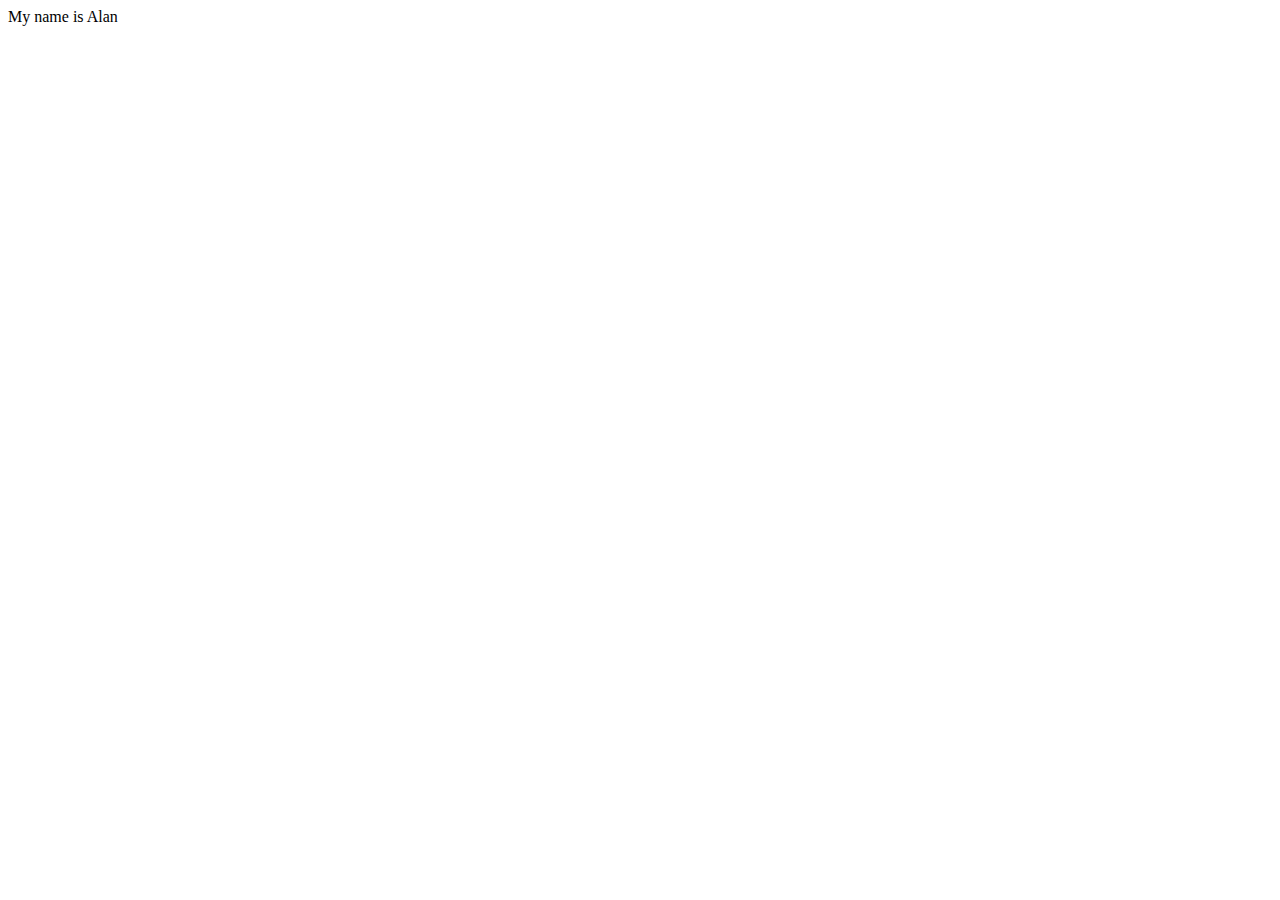
==== index.html @ bf0b7c88 "initialized git repository" ====
<!DOCTYPE html>
<html lang="en">
<head>
    <meta charset="UTF-8">
    <meta http-equiv="X-UA-Compatible" content="IE=edge">
    <meta name="viewport" content="width=device-width, initial-scale=1.0">
    <title>Document</title>
</head>
<body>
    My name is Alan
</body>
</html>
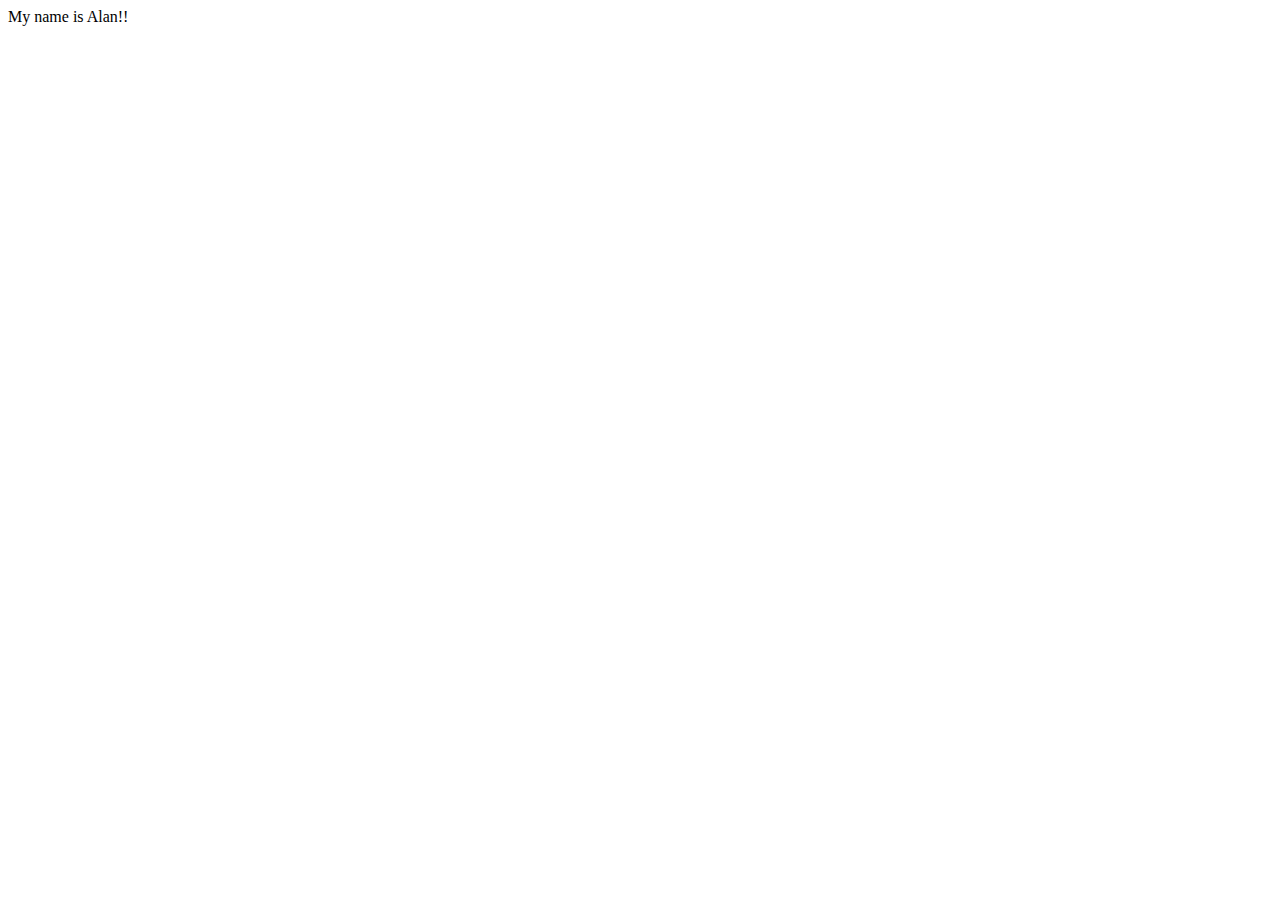
==== commit a5816c4c: "emphasise the name" ====
--- a/index.html
+++ b/index.html
@@ -7,6 +7,6 @@
     <title>Document</title>
 </head>
 <body>
-    My name is Alan
+    My name is Alan!!
 </body>
 </html>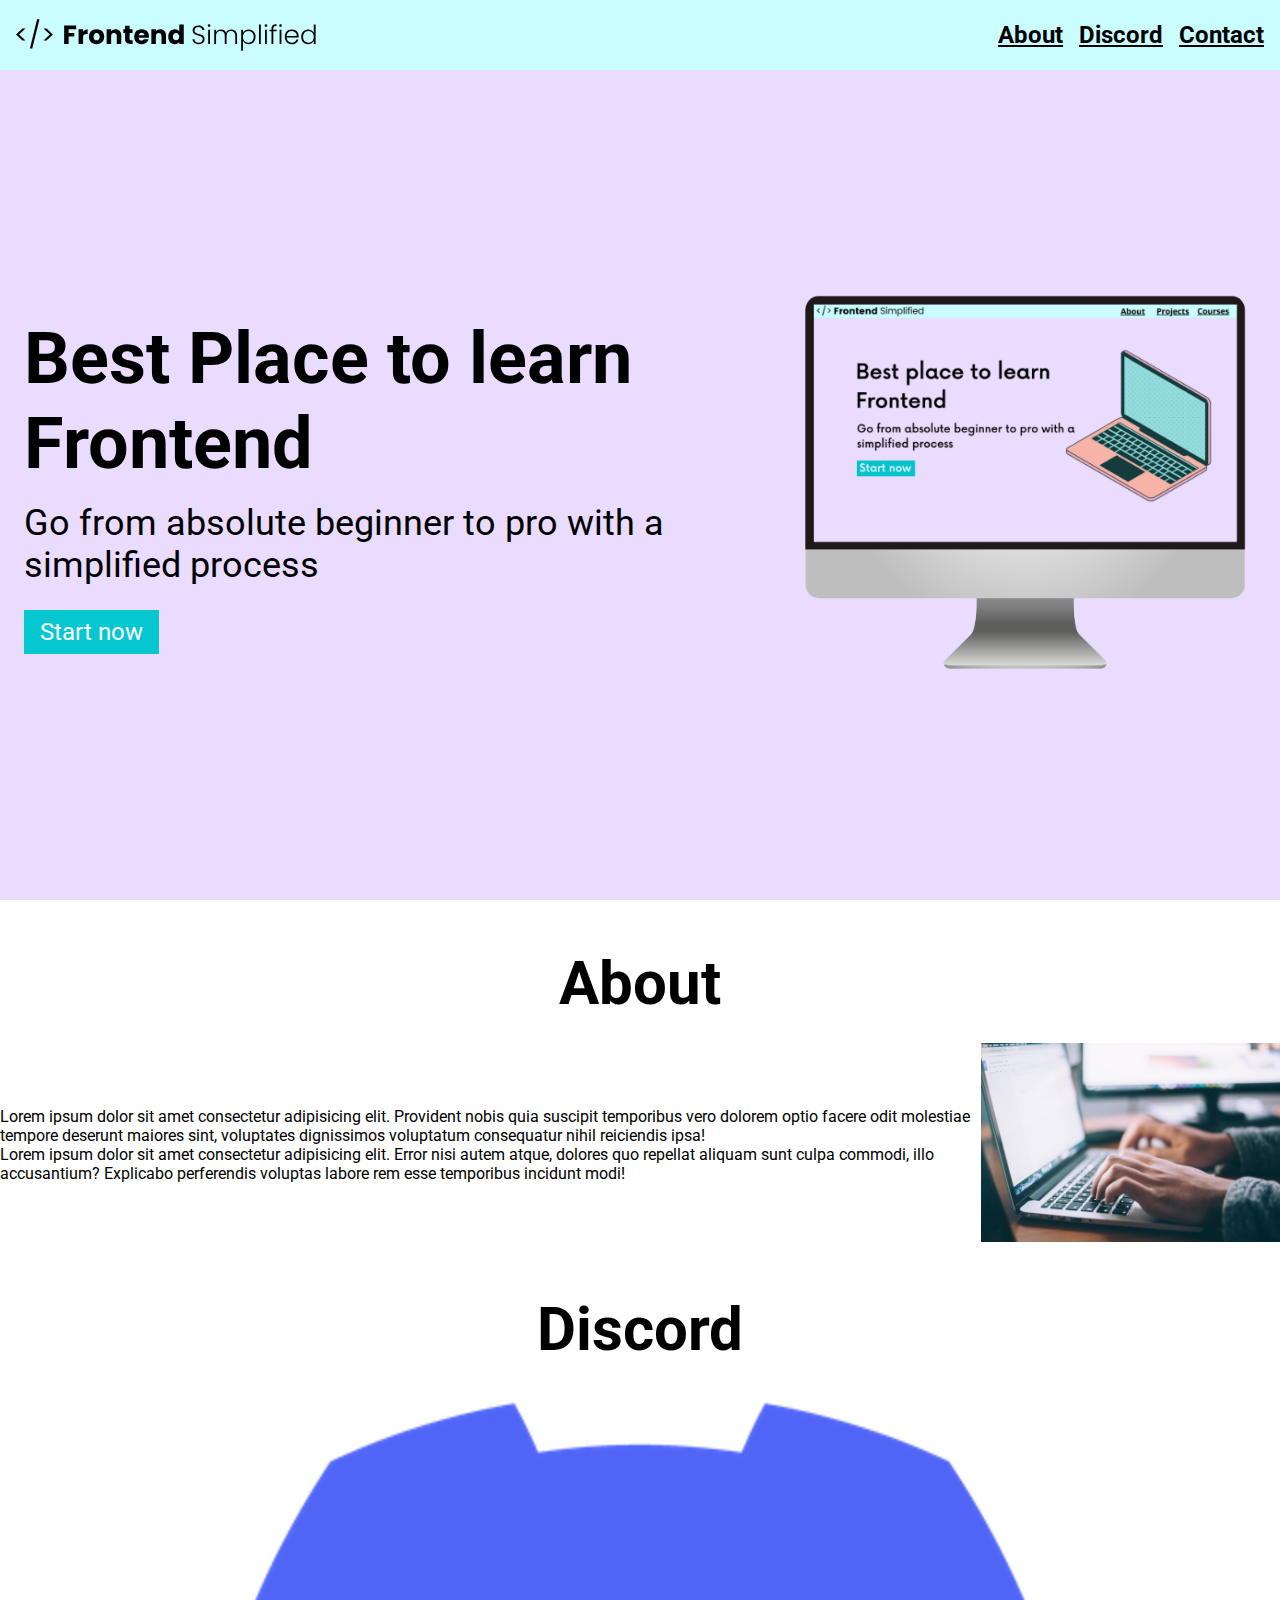
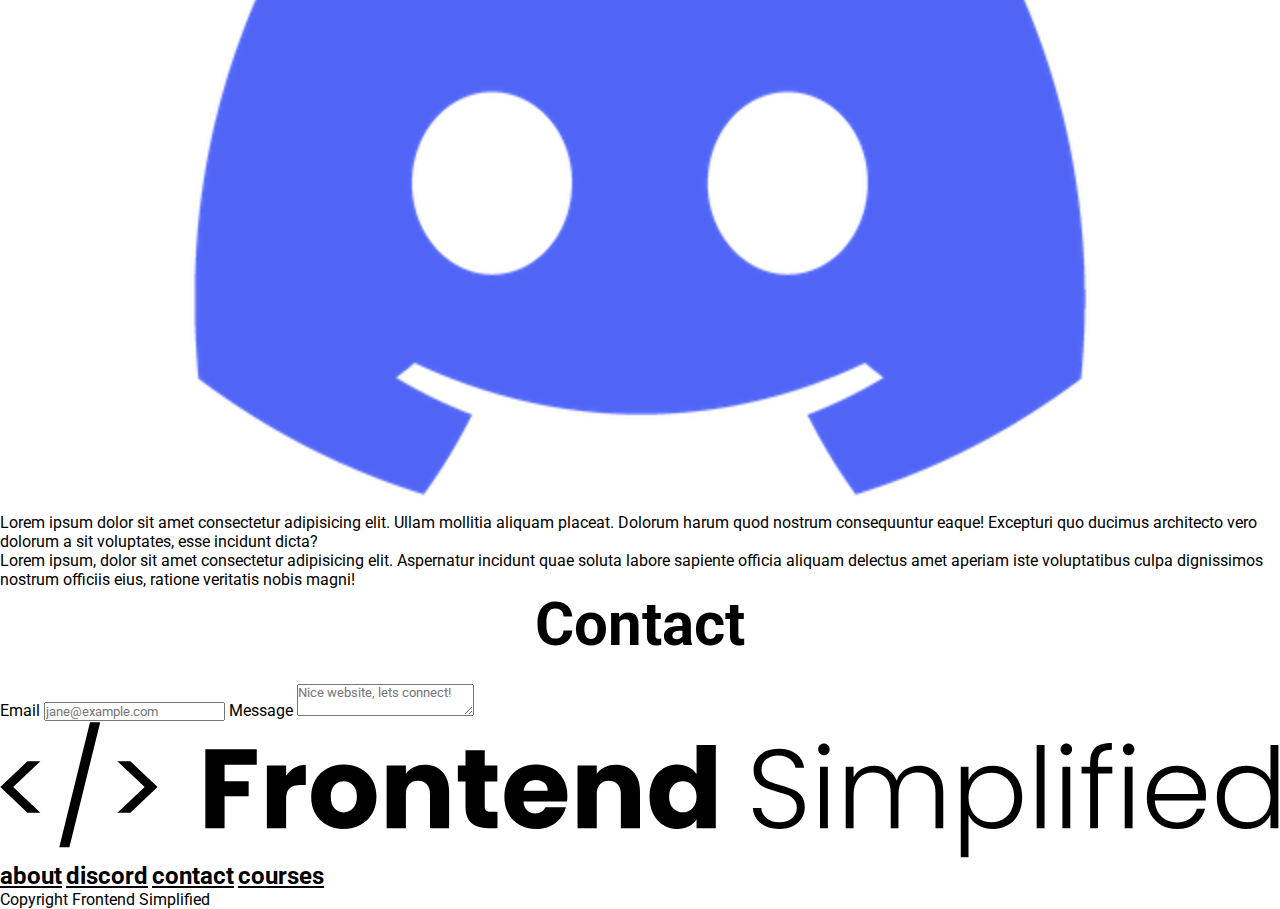
==== commit 41b1d086: "prettier error" ====
--- a/index.html
+++ b/index.html
@@ -5,8 +5,99 @@
     <meta http-equiv="X-UA-Compatible" content="IE=edge">
     <meta name="viewport" content="width=device-width, initial-scale=1.0">
     <title>Document</title>
+    <link rel="stylesheet" href="./styles.css">
 </head>
+
 <body>
-    My name is Alan!!
+    <section>
+        <nav>
+            <img src="./HTML Practise Assets/FES.svg" class="logo" alt="" />
+            <ul>
+                <li><a href="#about">About</a></li>
+                <li><a href="#discord">Discord</a></li>
+                <li><a href="#contact">Contact</a></li>
+            </ul>
+        </nav>
+        <header>
+            <div class="row">
+                <div>
+                    <h1>Best Place to learn Frontend</h1>
+                    <p class="subheader">Go from absolute beginner to pro with a simplified process</p>
+                    <button>Start now</button>
+                </div>
+                <figure>
+                    <img src="./HTML Practise Assets/laptop.png" alt="Home page image" />
+                </figure>
+            </div>
+        </header>
+    </section>
+    <main>
+        <section id="about">
+            <h2>About</h2>
+            <div class="section__description">
+                <div>
+                    <p>
+                        Lorem ipsum dolor sit amet consectetur adipisicing elit. Provident
+                        nobis quia suscipit temporibus vero dolorem optio facere odit
+                        molestiae tempore deserunt maiores sint, voluptates dignissimos
+                        voluptatum consequatur nihil reiciendis ipsa!
+                    </p>
+                    <p>
+                        Lorem ipsum dolor sit amet consectetur adipisicing elit. Error nisi
+                        autem atque, dolores quo repellat aliquam sunt culpa commodi, illo
+                        accusantium? Explicabo perferendis voluptas labore rem esse
+                        temporibus incidunt modi!
+                    </p>
+                </div>
+                <figure class="about__img--wrapper">
+                    <img src="./HTML Practise Assets/about.jpg" alt="photo of laptop" />
+                </figure>
+            </div>
+        </section>
+        
+        <section id="discord">
+            <h2>Discord</h2>
+            <figure>
+                <img src="./HTML Practise Assets/discord.png" alt="photo of discord logo" />
+            </figure>
+            <div>
+                <p>
+                    Lorem ipsum dolor sit amet consectetur adipisicing elit. Ullam
+                    mollitia aliquam placeat. Dolorum harum quod nostrum consequuntur
+                    eaque! Excepturi quo ducimus architecto vero dolorum a sit
+                    voluptates, esse incidunt dicta?
+                </p>
+                <p>
+                    Lorem ipsum, dolor sit amet consectetur adipisicing elit. Aspernatur
+                    incidunt quae soluta labore sapiente officia aliquam delectus amet
+                    aperiam iste voluptatibus culpa dignissimos nostrum officiis eius,
+                    ratione veritatis nobis magni!
+                </p>
+            </div>
+        </section>
+        
+        <section id="contact">
+            <h2>Contact</h2>
+            <form action="  ">
+                <label for="">Email</label>
+                <input type="text" placeholder="jane@example.com">
+                <label for="">Message</label>
+                <textarea type="text" placeholder="Nice website, lets connect!"></textarea>
+            </form>
+        </section>
+    </main>
+    
+    <footer>
+        <img src="./HTML Practise Assets/FES.svg" alt="">
+        <div>
+            <a href="#about">about</a>
+            <a href="#discord">discord</a>
+            <a href="#contact">contact</a>
+            <a href=>courses</a>
+        </div>
+        <p>Copyright Frontend Simplified</p>
+    </footer>
+    
+    
 </body>
 </html>--- a/styles.css
+++ b/styles.css
@@ -0,0 +1,101 @@
+@import url("https://fonts.googleapis.com/css2?family=Roboto:ital,wght@0,400;0,500;0,700;1,300&display=swap");
+
+* {
+  padding: 0;
+  margin: 0;
+  box-sizing: border-box;
+  font-family: "Roboto", sans-serif;
+}
+
+nav {
+  height: 70px;
+  display: flex;
+  justify-content: space-between;
+  align-items: center;
+  padding: 0 16px;
+  background-color: #cafdff;
+}
+
+header {
+  background-color: #eadcff;
+  height: calc(100vh - 70px);
+  padding: 24px;
+  display: flex;
+  align-items: center;
+  justify-content: center;
+}
+
+h1 {
+  font-size: 72px;
+}
+
+.subheader {
+  font-size: 36px;
+  margin: 16px 0 24px 0;
+}
+
+button {
+  background-color: #05c7cf;
+  color: white;
+  border: none;
+  padding: 8px 16px;
+  font-size: 24px;
+  cursor: pointer;
+}
+
+a {
+  color: black;
+  font-size: 24px;
+  font-weight: 700;
+}
+
+.logo {
+  width: 300px;
+}
+
+ul {
+  display: flex;
+}
+
+li {
+  list-style-type: none;
+  padding-left: 16px;
+}
+
+.row {
+  width: 100%;
+  max-width: 1300px;
+  display: flex;
+  align-items: center;
+  justify-content: center;
+}
+
+/* 
+
+ABOUT
+
+*/
+
+#about {
+  padding: 48px 0;
+}
+
+h2 {
+  font-size: 60px;
+  text-align: center;
+  margin-bottom: 24px;
+}
+
+.section__description {
+  display: flex;
+  justify-content: center;
+  align-items: center;
+}
+
+.about__img--wrapper {
+  width: 40%;
+}
+
+img {
+  width: 100%;
+}
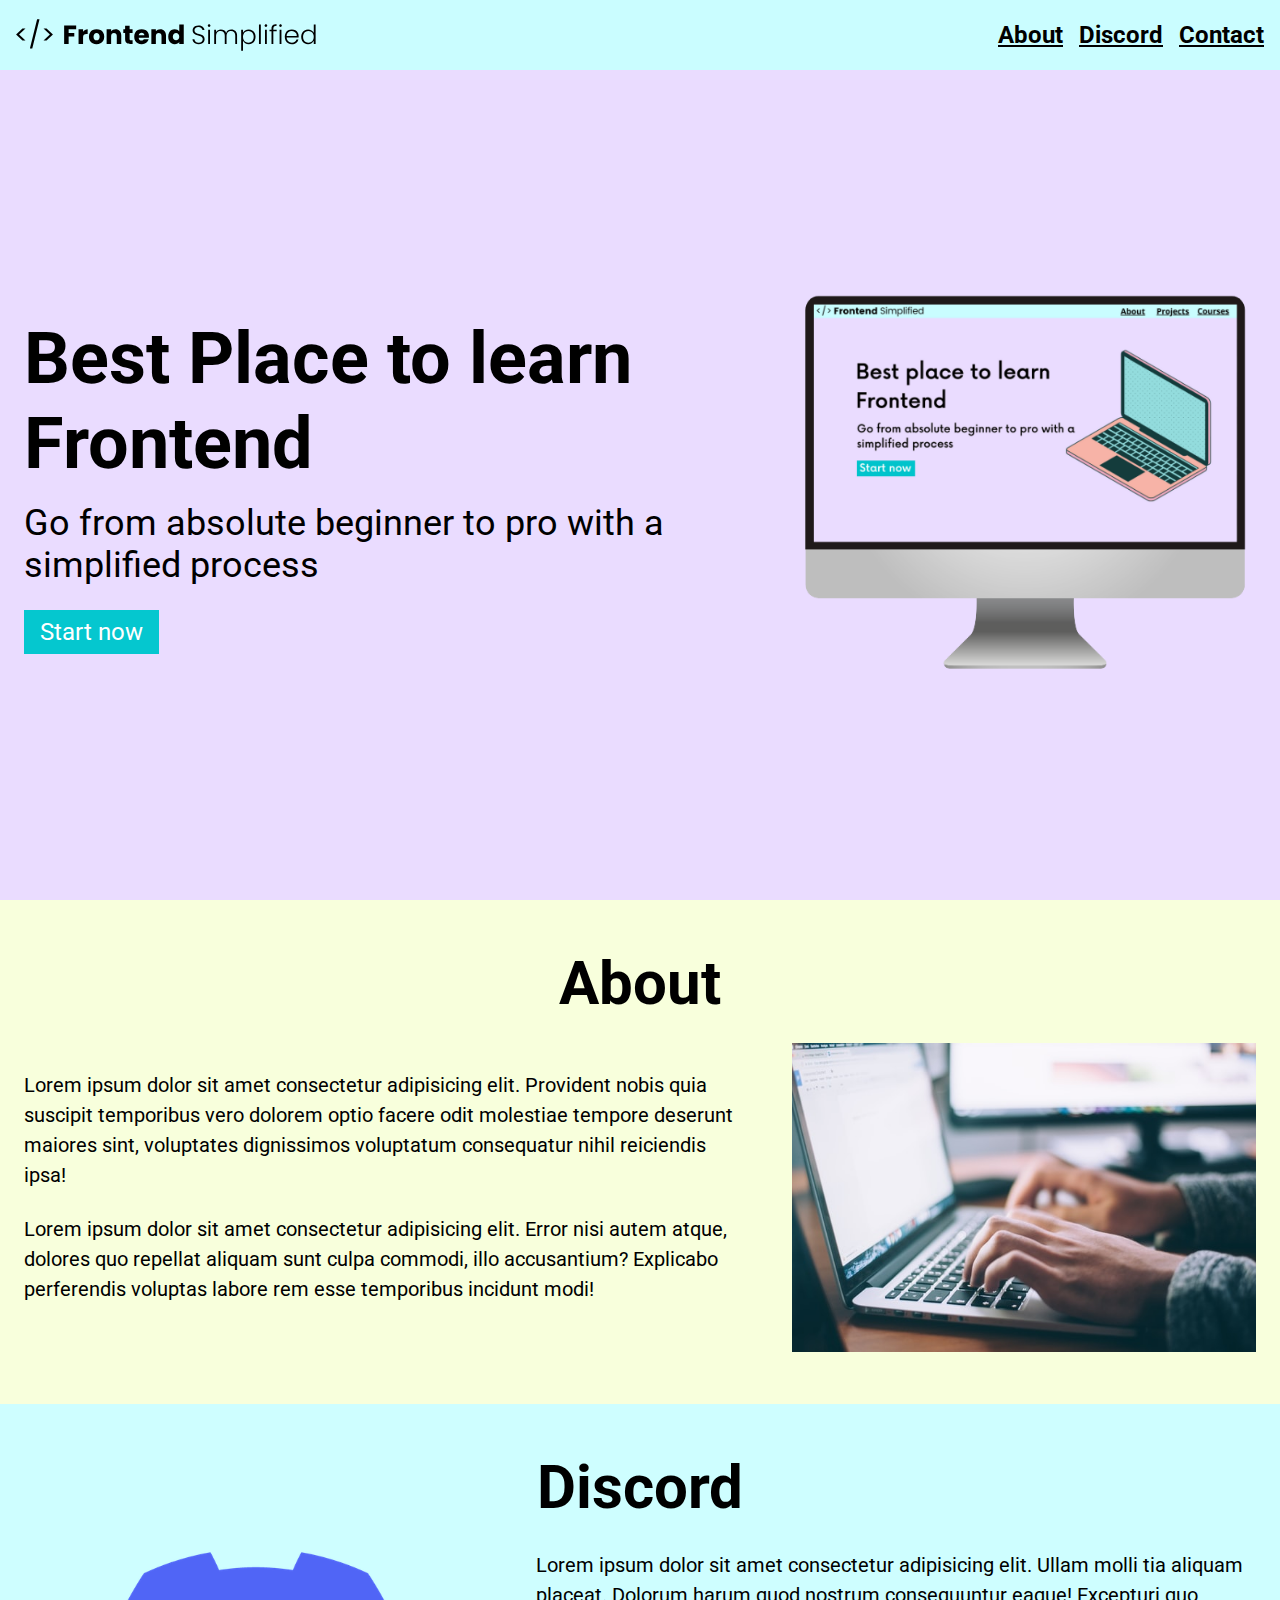
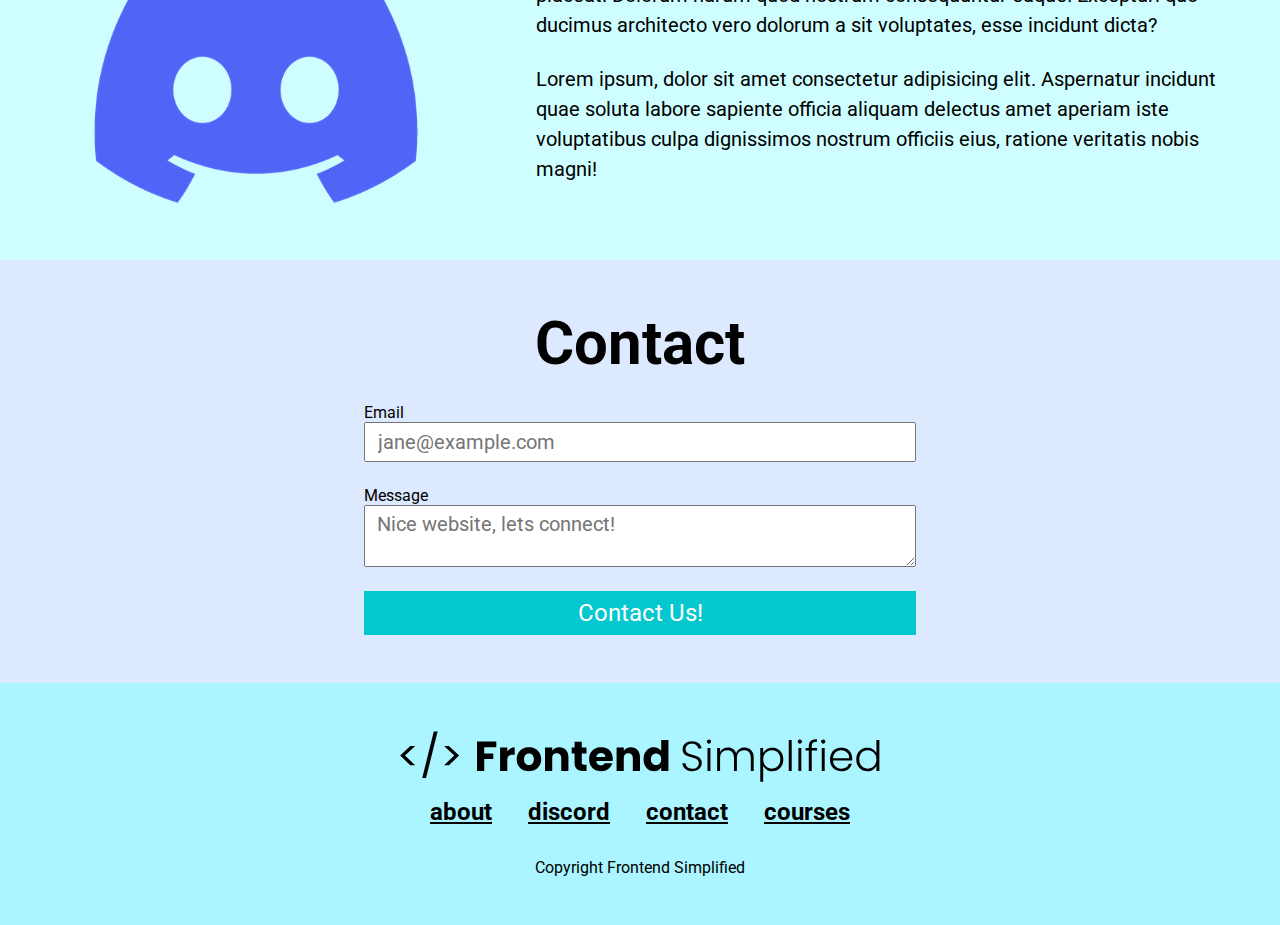
==== commit f58094da: "finalised project" ====
--- a/index.html
+++ b/index.html
@@ -1,103 +1,122 @@
 <!DOCTYPE html>
 <html lang="en">
-<head>
-    <meta charset="UTF-8">
-    <meta http-equiv="X-UA-Compatible" content="IE=edge">
-    <meta name="viewport" content="width=device-width, initial-scale=1.0">
+  <head>
+    <meta charset="UTF-8" />
+    <meta http-equiv="X-UA-Compatible" content="IE=edge" />
+    <meta name="viewport" content="width=device-width, initial-scale=1.0" />
     <title>Document</title>
-    <link rel="stylesheet" href="./styles.css">
-</head>
+    <link rel="stylesheet" href="./styles.css" />
+  </head>
 
-<body>
+  <body>
     <section>
-        <nav>
-            <img src="./HTML Practise Assets/FES.svg" class="logo" alt="" />
-            <ul>
-                <li><a href="#about">About</a></li>
-                <li><a href="#discord">Discord</a></li>
-                <li><a href="#contact">Contact</a></li>
-            </ul>
-        </nav>
-        <header>
-            <div class="row">
-                <div>
-                    <h1>Best Place to learn Frontend</h1>
-                    <p class="subheader">Go from absolute beginner to pro with a simplified process</p>
-                    <button>Start now</button>
-                </div>
-                <figure>
-                    <img src="./HTML Practise Assets/laptop.png" alt="Home page image" />
-                </figure>
-            </div>
-        </header>
+      <nav>
+        <img src="./HTML Practise Assets/FES.svg" class="logo" alt="" />
+        <ul>
+          <li><a href="#about">About</a></li>
+          <li><a href="#discord">Discord</a></li>
+          <li><a href="#contact">Contact</a></li>
+        </ul>
+      </nav>
+      <header>
+        <div class="row">
+          <div class="home__description">
+            <h1>Best Place to learn Frontend</h1>
+            <p class="subheader">
+              Go from absolute beginner to pro with a simplified process
+            </p>
+            <button class="home__description--buton">Start now</button>
+          </div>
+          <figure>
+            <img
+              src="./HTML Practise Assets/laptop.png"
+              alt="Home page image"
+            />
+          </figure>
+        </div>
+      </header>
     </section>
     <main>
-        <section id="about">
-            <h2>About</h2>
-            <div class="section__description">
-                <div>
-                    <p>
-                        Lorem ipsum dolor sit amet consectetur adipisicing elit. Provident
-                        nobis quia suscipit temporibus vero dolorem optio facere odit
-                        molestiae tempore deserunt maiores sint, voluptates dignissimos
-                        voluptatum consequatur nihil reiciendis ipsa!
-                    </p>
-                    <p>
-                        Lorem ipsum dolor sit amet consectetur adipisicing elit. Error nisi
-                        autem atque, dolores quo repellat aliquam sunt culpa commodi, illo
-                        accusantium? Explicabo perferendis voluptas labore rem esse
-                        temporibus incidunt modi!
-                    </p>
-                </div>
-                <figure class="about__img--wrapper">
-                    <img src="./HTML Practise Assets/about.jpg" alt="photo of laptop" />
-                </figure>
+      <section id="about">
+        <h2>About</h2>
+        <div class="row">
+          <div class="section__description">
+            <div class="section__description--wrapper">
+              <p class="section__description--para">
+                Lorem ipsum dolor sit amet consectetur adipisicing elit.
+                Provident nobis quia suscipit temporibus vero dolorem optio
+                facere odit molestiae tempore deserunt maiores sint, voluptates
+                dignissimos voluptatum consequatur nihil reiciendis ipsa!
+              </p>
+              <p class="section__description--para">
+                Lorem ipsum dolor sit amet consectetur adipisicing elit. Error
+                nisi autem atque, dolores quo repellat aliquam sunt culpa
+                commodi, illo accusantium? Explicabo perferendis voluptas labore
+                rem esse temporibus incidunt modi!
+              </p>
             </div>
-        </section>
-        
-        <section id="discord">
-            <h2>Discord</h2>
-            <figure>
-                <img src="./HTML Practise Assets/discord.png" alt="photo of discord logo" />
+            <figure class="about__img--wrapper">
+              <img
+                src="./HTML Practise Assets/about.jpg"
+                alt="photo of laptop"
+              />
             </figure>
-            <div>
-                <p>
-                    Lorem ipsum dolor sit amet consectetur adipisicing elit. Ullam
-                    mollitia aliquam placeat. Dolorum harum quod nostrum consequuntur
-                    eaque! Excepturi quo ducimus architecto vero dolorum a sit
-                    voluptates, esse incidunt dicta?
-                </p>
-                <p>
-                    Lorem ipsum, dolor sit amet consectetur adipisicing elit. Aspernatur
-                    incidunt quae soluta labore sapiente officia aliquam delectus amet
-                    aperiam iste voluptatibus culpa dignissimos nostrum officiis eius,
-                    ratione veritatis nobis magni!
-                </p>
+          </div>
+        </div>
+      </section>
+
+      <section id="discord">
+        <h2>Discord</h2>
+        <div class="row">
+          <div class="section__description">
+            <figure class="about__img--wrapper">
+              <img
+                src="./HTML Practise Assets/discord.png"
+                alt="photo of discord logo"
+              />
+            </figure>
+            <div class="section__description--wrapper">
+              <p class="section__description--para">
+                Lorem ipsum dolor sit amet consectetur adipisicing elit. Ullam
+                molli tia aliquam placeat. Dolorum harum quod nostrum
+                consequuntur eaque! Excepturi quo ducimus architecto vero
+                dolorum a sit voluptates, esse incidunt dicta?
+              </p>
+              <p class="section__description--para">
+                Lorem ipsum, dolor sit amet consectetur adipisicing elit.
+                Aspernatur incidunt quae soluta labore sapiente officia aliquam
+                delectus amet aperiam iste voluptatibus culpa dignissimos
+                nostrum officiis eius, ratione veritatis nobis magni!
+              </p>
             </div>
-        </section>
-        
-        <section id="contact">
-            <h2>Contact</h2>
-            <form action="  ">
-                <label for="">Email</label>
-                <input type="text" placeholder="jane@example.com">
-                <label for="">Message</label>
-                <textarea type="text" placeholder="Nice website, lets connect!"></textarea>
-            </form>
-        </section>
+          </div>
+        </div>
+      </section>
+
+      <section id="contact">
+        <h2>Contact</h2>
+        <form action="  ">
+          <label for="">Email</label>
+          <input type="email" placeholder="jane@example.com" />
+          <label for="">Message</label>
+          <textarea
+            type="text"
+            placeholder="Nice website, lets connect!"
+          ></textarea>
+          <button>Contact Us!</button>
+        </form>
+      </section>
     </main>
-    
-    <footer>
-        <img src="./HTML Practise Assets/FES.svg" alt="">
-        <div>
-            <a href="#about">about</a>
-            <a href="#discord">discord</a>
-            <a href="#contact">contact</a>
-            <a href=>courses</a>
-        </div>
-        <p>Copyright Frontend Simplified</p>
+
+    <footer class>
+      <img class="footer__logo" src="./HTML Practise Assets/FES.svg" alt="" />
+      <div class="footer__links">
+        <a class="footer__link" href="#about">about</a>
+        <a class="footer__link" href="#discord">discord</a>
+        <a class="footer__link" href="#contact">contact</a>
+        <a class="footer__link" href="#courses">courses</a>
+      </div>
+      <p>Copyright Frontend Simplified</p>
     </footer>
-    
-    
-</body>
-</html>+  </body>
+</html>
--- a/styles.css
+++ b/styles.css
@@ -68,6 +68,14 @@
   display: flex;
   align-items: center;
   justify-content: center;
+  margin: 0 auto;
+}
+
+#about,
+#discord,
+#contact,
+footer {
+  padding: 48px 0;
 }
 
 /* 
@@ -77,7 +85,7 @@
 */
 
 #about {
-  padding: 48px 0;
+  background-color: #f8ffdc;
 }
 
 h2 {
@@ -99,3 +107,145 @@
 img {
   width: 100%;
 }
+
+.section__description--wrapper {
+  width: 60%;
+}
+
+.about__img--wrapper,
+.section__description--wrapper {
+  padding: 0 24px;
+}
+
+.section__description--para {
+  font-size: 20px;
+  line-height: 1.5;
+  margin-bottom: 24px;
+}
+
+/* 
+
+DISCORD
+
+*/
+
+#discord {
+  background-color: #cefeff;
+}
+
+/* 
+
+CONTACT
+
+*/
+
+#contact {
+  background-color: #dce9ff;
+}
+
+form {
+  width: 100%;
+  max-width: 600px;
+  display: flex;
+  flex-direction: column;
+  margin: 0 auto;
+  padding: 0 24px;
+}
+
+input,
+textarea {
+  margin-bottom: 24px;
+  font-size: 20px;
+  padding: 6px 12px;
+}
+
+/* 
+
+FOOTER
+
+*/
+
+footer {
+  background-color: #aaf5ff;
+  display: flex;
+  flex-direction: column;
+  align-items: center;
+}
+
+.footer__logo {
+  max-width: 480px;
+  margin-bottom: 16px;
+}
+
+.footer__links {
+  margin-bottom: 32px;
+}
+
+.footer__link {
+  padding: 0 16px;
+}
+
+/* SMALL PHONMES, TABLETS, LARGE SMARTPHONES */
+@media (max-width: 728px) {
+  .row {
+    flex-direction: column;
+  }
+
+  .home__description {
+    margin-bottom: 24px;
+    display: flex;
+    flex-direction: column;
+    align-items: center;
+  }
+
+  .home__description--buton {
+    max-width: 240px;
+  }
+
+  h1 {
+    text-align: center;
+    font-size: 60px;
+  }
+
+  .subheader {
+    text-align: center;
+    font-size: 28px;
+  }
+
+  ul {
+    display: none;
+  }
+
+  .section__description {
+    flex-direction: column;
+  }
+
+  .section__description--wrapper {
+    width: 100%;
+  }
+
+  .about__img--wrapper {
+    width: 100%;
+  }
+
+  #discord .section__description {
+    flex-direction: column-reverse;
+  }
+
+  footer {
+    padding: 48px 24px;
+  }
+
+  .footer__logo {
+      max-width: 360px;
+  }
+
+  .footer__link {
+    padding: 0 4px;
+    font-size: 18px;
+  }
+
+  .footer__links {
+    margin-bottom: 24px;
+  }
+}
